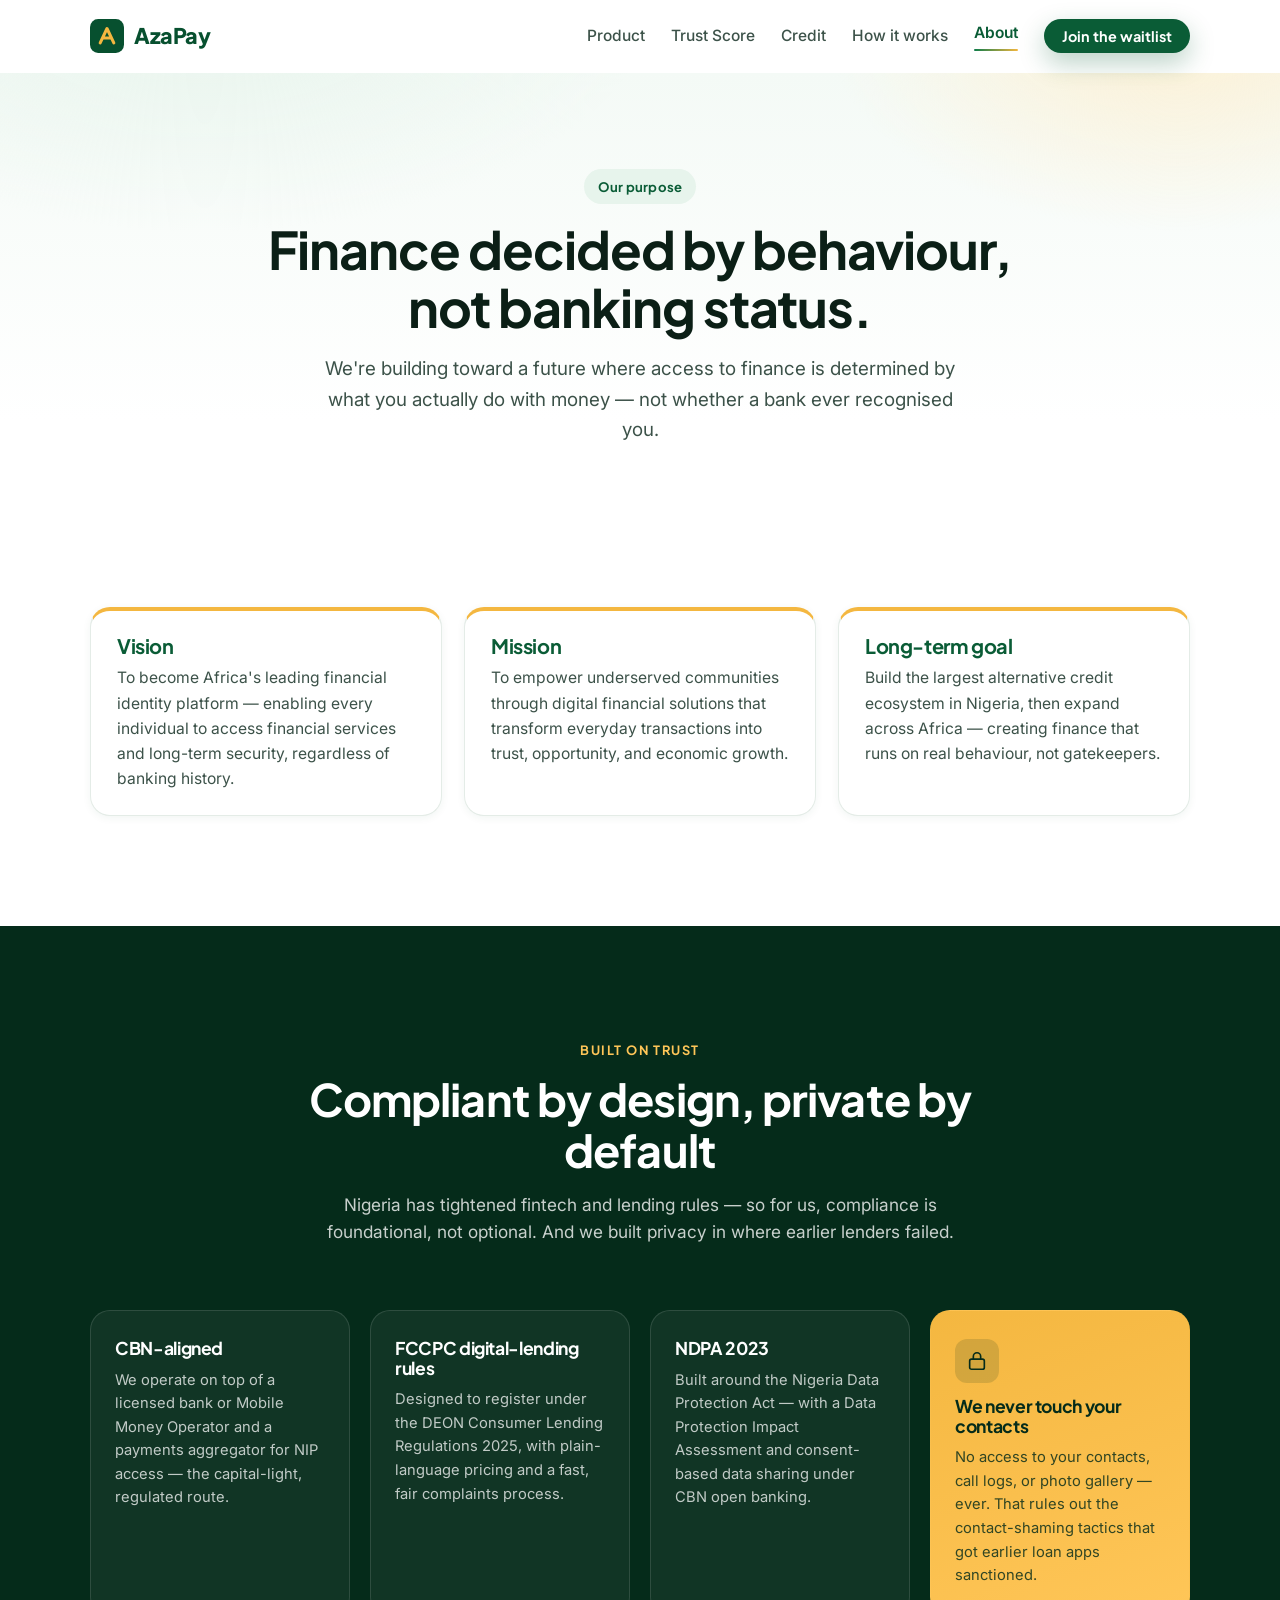
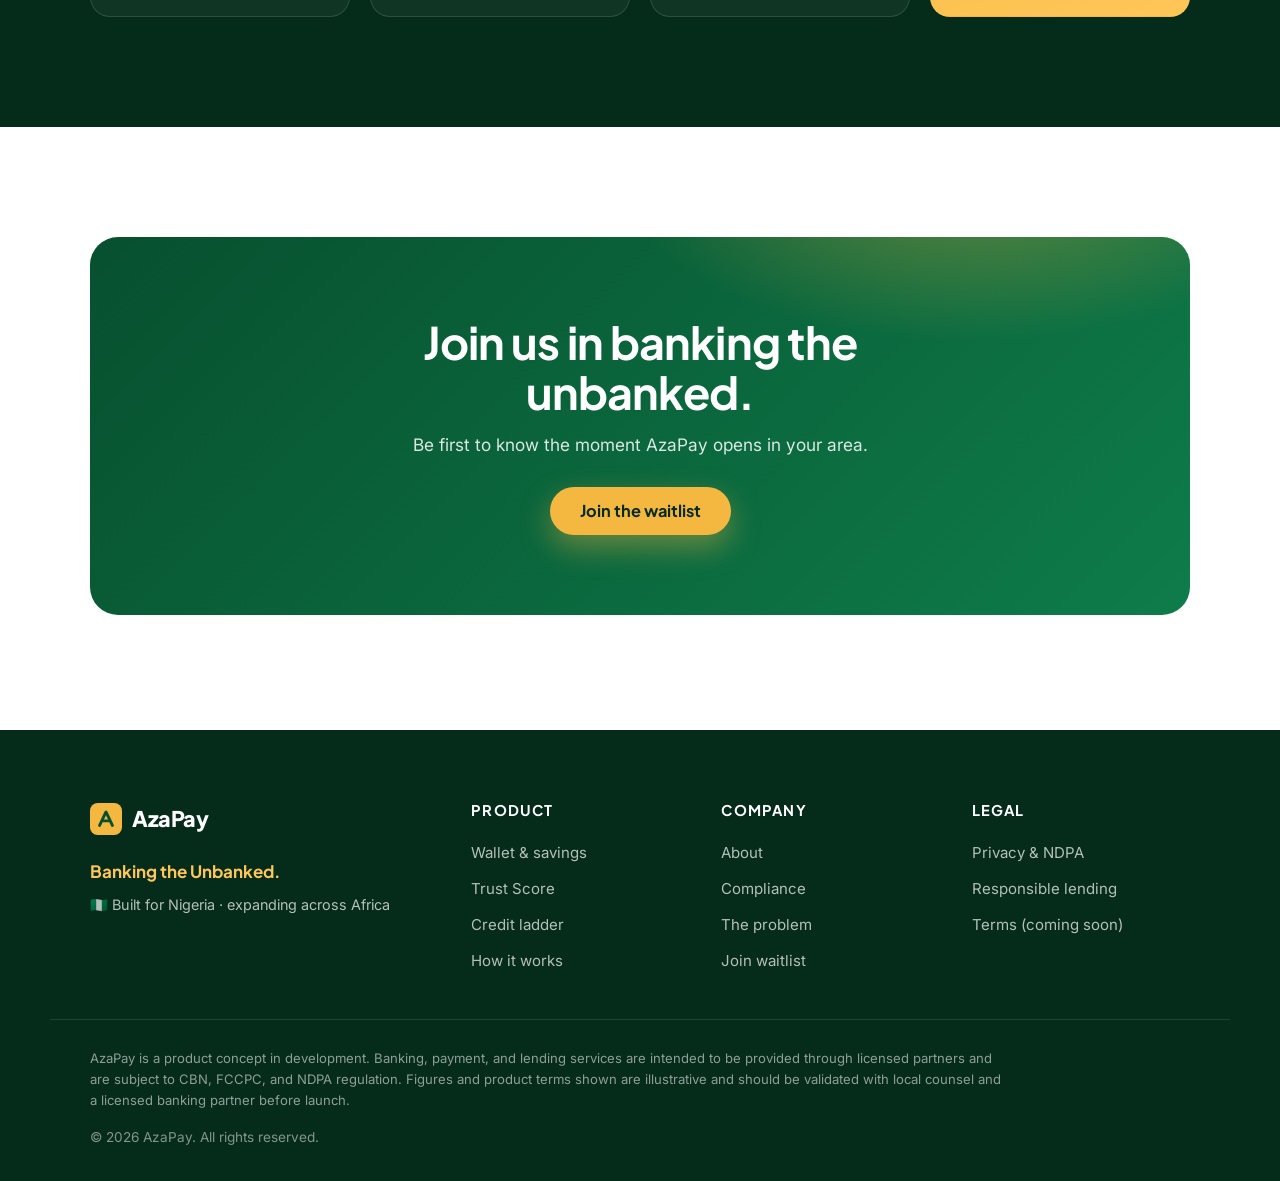
==== about.html @ 64e0dc33 "Convert single-page site into a multi-page site Each menu item is now its own page (Product, Trust S" ====
<!DOCTYPE html>
<html lang="en">
<head>
  <meta charset="UTF-8" />
  <meta name="viewport" content="width=device-width, initial-scale=1.0" />
  <meta name="theme-color" content="#07502F" />
  <title>About — Vision, Mission &amp; Compliance | AzaPay</title>
  <meta name="description" content="AzaPay's vision, mission, and long-term goal — plus how we stay compliant and private by design under CBN, FCCPC (DEON 2025), and the Nigeria Data Protection Act 2023." />
  <meta name="author" content="AzaPay" />

  <link rel="canonical" href="https://azapay-website.vercel.app/about.html" />

  <meta property="og:type" content="website" />
  <meta property="og:url" content="https://azapay-website.vercel.app/about.html" />
  <meta property="og:title" content="About AzaPay — finance decided by behaviour" />
  <meta property="og:description" content="Our vision and mission, and how we stay compliant and private by design." />
  <meta property="og:site_name" content="AzaPay" />
  <meta property="og:locale" content="en_NG" />
  <meta property="og:image" content="https://azapay-website.vercel.app/assets/og-cover.png" />
  <meta property="og:image:width" content="1200" />
  <meta property="og:image:height" content="630" />
  <meta property="og:image:alt" content="AzaPay — Banking the Unbanked" />

  <meta name="twitter:card" content="summary_large_image" />
  <meta name="twitter:title" content="About AzaPay — finance decided by behaviour" />
  <meta name="twitter:description" content="Our vision and mission, and how we stay compliant and private by design." />
  <meta name="twitter:image" content="https://azapay-website.vercel.app/assets/og-cover.png" />
  <meta name="twitter:image:alt" content="AzaPay — Banking the Unbanked" />

  <link rel="icon" href="data:image/svg+xml,%3Csvg xmlns='http://www.w3.org/2000/svg' viewBox='0 0 100 100'%3E%3Crect width='100' height='100' rx='24' fill='%2307502F'/%3E%3Cpath d='M30 70 L50 28 L70 70 M38 56 L62 56' stroke='%23F4B740' stroke-width='9' stroke-linecap='round' stroke-linejoin='round' fill='none'/%3E%3C/svg%3E" />

  <link rel="preconnect" href="https://fonts.googleapis.com" />
  <link rel="preconnect" href="https://fonts.gstatic.com" crossorigin />
  <link href="https://fonts.googleapis.com/css2?family=Inter:wght@400;500;600&family=Plus+Jakarta+Sans:wght@500;600;700;800&display=swap" rel="stylesheet" />
  <link rel="stylesheet" href="styles.css" />
</head>
<body>
  <a class="skip-link" href="#main">Skip to content</a>

  <header class="nav" id="nav">
    <div class="container nav__inner">
      <a href="index.html" class="brand" aria-label="AzaPay home">
        <span class="brand__mark" aria-hidden="true">
          <svg viewBox="0 0 100 100" width="34" height="34">
            <rect width="100" height="100" rx="24" fill="#07502F"/>
            <path d="M30 70 L50 28 L70 70 M38 56 L62 56" stroke="#F4B740" stroke-width="9" stroke-linecap="round" stroke-linejoin="round" fill="none"/>
          </svg>
        </span>
        <span class="brand__name">AzaPay</span>
      </a>
      <nav class="nav__links" id="navLinks" aria-label="Primary">
        <a href="product.html">Product</a>
        <a href="trust-score.html">Trust Score</a>
        <a href="credit.html">Credit</a>
        <a href="how-it-works.html">How it works</a>
        <a href="about.html" aria-current="page">About</a>
        <a href="waitlist.html" class="btn btn--primary btn--sm nav__cta">Join the waitlist</a>
      </nav>
      <button class="nav__toggle" id="navToggle" aria-expanded="false" aria-controls="navLinks" aria-label="Open menu">
        <span></span><span></span><span></span>
      </button>
    </div>
  </header>

  <main id="main" tabindex="-1">
    <section class="page-hero">
      <div class="container">
        <span class="eyebrow reveal">Our purpose</span>
        <h1 class="reveal">Finance decided by behaviour, not banking status.</h1>
        <p class="page-hero__sub reveal">
          We're building toward a future where access to finance is determined by what you
          actually do with money — not whether a bank ever recognised you.
        </p>
      </div>
    </section>

    <section class="section section--top">
      <div class="container">
        <div class="value__grid">
          <article class="acard reveal">
            <h2>Vision</h2>
            <p>To become Africa's leading financial identity platform — enabling every individual to access financial services and long-term security, regardless of banking history.</p>
          </article>
          <article class="acard reveal">
            <h2>Mission</h2>
            <p>To empower underserved communities through digital financial solutions that transform everyday transactions into trust, opportunity, and economic growth.</p>
          </article>
          <article class="acard reveal">
            <h2>Long-term goal</h2>
            <p>Build the largest alternative credit ecosystem in Nigeria, then expand across Africa — creating finance that runs on real behaviour, not gatekeepers.</p>
          </article>
        </div>
      </div>
    </section>

    <!-- ============ COMPLIANCE ============ -->
    <section class="section compliance" id="compliance">
      <div class="container">
        <div class="section__head reveal">
          <span class="kicker">Built on trust</span>
          <h2>Compliant by design, private by default</h2>
          <p class="section__sub">
            Nigeria has tightened fintech and lending rules — so for us, compliance is
            foundational, not optional. And we built privacy in where earlier lenders failed.
          </p>
        </div>

        <div class="compliance__grid">
          <article class="ccard reveal">
            <h3>CBN-aligned</h3>
            <p>We operate on top of a licensed bank or Mobile Money Operator and a payments aggregator for NIP access — the capital-light, regulated route.</p>
          </article>
          <article class="ccard reveal">
            <h3>FCCPC digital-lending rules</h3>
            <p>Designed to register under the DEON Consumer Lending Regulations 2025, with plain-language pricing and a fast, fair complaints process.</p>
          </article>
          <article class="ccard reveal">
            <h3>NDPA 2023</h3>
            <p>Built around the Nigeria Data Protection Act — with a Data Protection Impact Assessment and consent-based data sharing under CBN open banking.</p>
          </article>
          <article class="ccard reveal ccard--privacy">
            <span class="ccard__lock" aria-hidden="true">
              <svg aria-hidden="true" focusable="false" viewBox="0 0 24 24" width="22" height="22" fill="none" stroke="currentColor" stroke-width="1.8" stroke-linecap="round" stroke-linejoin="round"><rect x="4" y="10" width="16" height="11" rx="2"/><path d="M8 10V7a4 4 0 0 1 8 0v3"/></svg>
            </span>
            <h3>We never touch your contacts</h3>
            <p>No access to your contacts, call logs, or photo gallery — ever. That rules out the contact-shaming tactics that got earlier loan apps sanctioned.</p>
          </article>
        </div>
      </div>
    </section>

    <section class="section cta">
      <div class="container">
        <div class="cta__card reveal">
          <div class="cta__bg" aria-hidden="true"></div>
          <div class="cta__content">
            <h2>Join us in banking the unbanked.</h2>
            <p>Be first to know the moment AzaPay opens in your area.</p>
            <a href="waitlist.html" class="btn btn--gold btn--lg">Join the waitlist</a>
          </div>
        </div>
      </div>
    </section>
  </main>

  <footer class="footer">
    <div class="container footer__inner">
      <div class="footer__brand">
        <a href="index.html" class="brand brand--light" aria-label="AzaPay home">
          <span class="brand__mark" aria-hidden="true">
            <svg viewBox="0 0 100 100" width="32" height="32">
              <rect width="100" height="100" rx="24" fill="#F4B740"/>
              <path d="M30 70 L50 28 L70 70 M38 56 L62 56" stroke="#07502F" stroke-width="9" stroke-linecap="round" stroke-linejoin="round" fill="none"/>
            </svg>
          </span>
          <span class="brand__name">AzaPay</span>
        </a>
        <p class="footer__tag">Banking the Unbanked.</p>
        <p class="footer__loc"><span aria-hidden="true">🇳🇬</span> Built for Nigeria · expanding across Africa</p>
      </div>

      <nav class="footer__col" aria-label="Product">
        <h2>Product</h2>
        <a href="product.html">Wallet &amp; savings</a>
        <a href="trust-score.html">Trust Score</a>
        <a href="credit.html">Credit ladder</a>
        <a href="how-it-works.html">How it works</a>
      </nav>

      <nav class="footer__col" aria-label="Company">
        <h2>Company</h2>
        <a href="about.html">About</a>
        <a href="about.html#compliance">Compliance</a>
        <a href="index.html#problem">The problem</a>
        <a href="waitlist.html">Join waitlist</a>
      </nav>

      <nav class="footer__col" aria-label="Legal">
        <h2>Legal</h2>
        <a href="about.html#compliance">Privacy &amp; NDPA</a>
        <a href="credit.html#principles">Responsible lending</a>
        <a href="waitlist.html">Terms (coming soon)</a>
      </nav>
    </div>

    <div class="container footer__bottom">
      <p class="footer__disclaimer">
        AzaPay is a product concept in development. Banking, payment, and lending services
        are intended to be provided through licensed partners and are subject to CBN, FCCPC,
        and NDPA regulation. Figures and product terms shown are illustrative and should be
        validated with local counsel and a licensed banking partner before launch.
      </p>
      <p class="footer__copy">© <span id="year">2026</span> AzaPay. All rights reserved.</p>
    </div>
  </footer>

  <button class="to-top" id="toTop" aria-label="Back to top" hidden>↑</button>
  <script src="script.js" defer></script>
</body>
</html>
---- styles.css ----
/* =========================================================
   AzaPay — styles.css
   Brand: emerald + gold · trustworthy fintech for Nigeria
   ========================================================= */

:root {
  /* Brand */
  --green-900: #052b1a;
  --green-800: #07502f;
  --green-700: #0a5c36;
  --green-600: #0e7c4a;
  --green-500: #16a35e;
  --green-300: #6fd29b;
  --green-100: #e7f4ec;
  --green-050: #f4faf6;

  --gold-500: #f4b740;
  --gold-400: #ffc658;
  --gold-100: #fdf0d3;

  --red-500: #c0392b;

  /* Neutral */
  --ink: #0b1f16;
  --ink-soft: #3c5249;
  --ink-mute: #566b61;
  --line: #e4ece7;
  --white: #ffffff;
  --paper: #f6faf7;

  /* System */
  --radius-sm: 12px;
  --radius: 20px;
  --radius-lg: 28px;
  --shadow-sm: 0 2px 8px rgba(7, 80, 47, .06);
  --shadow: 0 18px 50px rgba(7, 60, 38, .10);
  --shadow-lg: 0 30px 80px rgba(6, 50, 31, .18);
  --container: 1180px;
  --nav-h: 72px;
  --pad: clamp(20px, 5vw, 40px);

  --font-head: "Plus Jakarta Sans", system-ui, -apple-system, "Segoe UI", sans-serif;
  --font-body: "Inter", system-ui, -apple-system, "Segoe UI", sans-serif;

  --ease: cubic-bezier(.16, .84, .44, 1);
}

/* ---------- Reset ---------- */
*, *::before, *::after { box-sizing: border-box; margin: 0; padding: 0; }
html { scroll-behavior: smooth; -webkit-text-size-adjust: 100%; scroll-padding-top: var(--nav-h); }
#main:focus { outline: none; }
body {
  font-family: var(--font-body);
  color: var(--ink);
  background: var(--white);
  line-height: 1.6;
  font-size: 17px;
  -webkit-font-smoothing: antialiased;
  text-rendering: optimizeLegibility;
  overflow-x: hidden;
}
img, svg { display: block; max-width: 100%; }
a { color: inherit; text-decoration: none; }
ul, ol { list-style: none; }
button { font-family: inherit; cursor: pointer; border: none; background: none; }
input { font-family: inherit; }

h1, h2, h3, h4 { font-family: var(--font-head); line-height: 1.12; letter-spacing: -.02em; font-weight: 700; }
h1 { font-size: clamp(2.3rem, 5.5vw, 4rem); }
h2 { font-size: clamp(1.8rem, 3.6vw, 2.8rem); }
h3 { font-size: 1.25rem; }

.container { width: 100%; max-width: var(--container); margin-inline: auto; padding-inline: var(--pad); }

.grad-text {
  background: linear-gradient(100deg, var(--green-600), #d99a1f);
  -webkit-background-clip: text;
  background-clip: text;
  color: transparent;
}

.sr-only {
  position: absolute; width: 1px; height: 1px; padding: 0; margin: -1px;
  overflow: hidden; clip: rect(0 0 0 0); white-space: nowrap; border: 0;
}
.skip-link {
  position: absolute; left: 16px; top: -60px; z-index: 200;
  background: var(--green-800); color: #fff; padding: 10px 18px;
  border-radius: 0 0 12px 12px; transition: top .2s;
}
.skip-link:focus { top: 0; }

:focus-visible { outline: 3px solid var(--gold-500); outline-offset: 3px; border-radius: 6px; }

/* ---------- Buttons ---------- */
.btn {
  display: inline-flex; align-items: center; justify-content: center; gap: 8px;
  font-family: var(--font-head); font-weight: 700; font-size: .98rem;
  padding: 13px 24px; border-radius: 999px; transition: transform .2s var(--ease), box-shadow .2s, background .2s, color .2s;
  white-space: nowrap; line-height: 1;
}
.btn--sm { padding: 10px 18px; font-size: .9rem; }
.btn--lg { padding: 16px 30px; font-size: 1.02rem; }
.btn--primary { background: var(--green-700); color: #fff; box-shadow: 0 10px 26px rgba(10, 92, 54, .28); }
.btn--primary:hover { background: var(--green-600); transform: translateY(-2px); box-shadow: 0 16px 34px rgba(10, 92, 54, .34); }
.btn--gold { background: var(--gold-500); color: var(--green-900); box-shadow: 0 12px 30px rgba(244, 183, 64, .4); }
.btn--gold:hover { background: var(--gold-400); transform: translateY(-2px); }
.btn--ghost { background: transparent; color: var(--green-800); box-shadow: inset 0 0 0 2px var(--green-100); }
.btn--ghost:hover { box-shadow: inset 0 0 0 2px var(--green-300); transform: translateY(-2px); }

/* ---------- Nav ---------- */
.nav {
  position: sticky; top: 0; z-index: 100;
  background: rgba(255, 255, 255, .82);
  backdrop-filter: saturate(160%) blur(14px);
  -webkit-backdrop-filter: saturate(160%) blur(14px);
  border-bottom: 1px solid transparent;
  transition: border-color .3s, box-shadow .3s, background .3s;
}
.nav.is-scrolled { border-color: var(--line); box-shadow: var(--shadow-sm); }
.nav__inner { display: flex; align-items: center; justify-content: space-between; height: var(--nav-h); }

.brand { display: inline-flex; align-items: center; gap: 10px; }
.brand__mark { display: grid; place-items: center; }
.brand__name { font-family: var(--font-head); font-weight: 800; font-size: 1.35rem; letter-spacing: -.02em; color: var(--green-800); }
.brand--light .brand__name { color: #fff; }

.nav__links { display: flex; align-items: center; gap: 26px; }
.nav__links a:not(.btn) { font-weight: 500; font-size: .97rem; color: var(--ink-soft); transition: color .2s; padding-block: 10px; }
.nav__links a:not(.btn):hover { color: var(--green-700); }
.nav__cta { color: #fff; }
.nav__links a:not(.btn)[aria-current="page"] { color: var(--green-700); font-weight: 600; }
.nav__links a:not(.btn)[aria-current="page"]::after {
  content: ""; display: block; height: 2px; border-radius: 2px; margin-top: 3px;
  background: linear-gradient(90deg, var(--green-600), var(--gold-500));
}
.nav__links a.btn[aria-current="page"] { box-shadow: 0 10px 26px rgba(10, 92, 54, .28), inset 0 0 0 2px var(--gold-400); }

.nav__toggle { display: none; width: 44px; height: 44px; flex-direction: column; gap: 5px; align-items: center; justify-content: center; }
.nav__toggle span { width: 24px; height: 2.5px; background: var(--green-800); border-radius: 2px; transition: transform .3s, opacity .3s; }
.nav__toggle[aria-expanded="true"] span:nth-child(1) { transform: translateY(7.5px) rotate(45deg); }
.nav__toggle[aria-expanded="true"] span:nth-child(2) { opacity: 0; }
.nav__toggle[aria-expanded="true"] span:nth-child(3) { transform: translateY(-7.5px) rotate(-45deg); }

/* ---------- Hero ---------- */
.hero { position: relative; padding: clamp(48px, 8vw, 96px) 0 clamp(60px, 9vw, 110px); overflow: hidden; }
.hero__bg {
  position: absolute; inset: 0; z-index: -1;
  background:
    radial-gradient(900px 520px at 12% -8%, var(--green-100), transparent 60%),
    radial-gradient(700px 480px at 92% 8%, var(--gold-100), transparent 55%),
    linear-gradient(180deg, var(--green-050), #fff 70%);
}
.hero__inner { display: grid; grid-template-columns: 1.05fr .95fr; gap: clamp(32px, 5vw, 64px); align-items: center; }
.hero__copy { max-width: 600px; }

.eyebrow {
  display: inline-flex; align-items: center; gap: 6px;
  font-family: var(--font-head); font-weight: 700; font-size: .82rem; letter-spacing: .02em;
  color: var(--green-700); background: var(--green-100); padding: 7px 14px; border-radius: 999px; margin-bottom: 22px;
}
.hero h1 { margin-bottom: 20px; }
.hero__lead { font-size: clamp(1.05rem, 1.8vw, 1.22rem); color: var(--ink-soft); max-width: 540px; margin-bottom: 30px; }
.hero__actions { display: flex; flex-wrap: wrap; gap: 14px; margin-bottom: 30px; }
.hero__trust { display: flex; flex-wrap: wrap; gap: 10px 22px; font-size: .92rem; color: var(--ink-soft); font-weight: 500; }
.hero__trust li { display: inline-flex; align-items: center; gap: 8px; }
.dot { width: 8px; height: 8px; border-radius: 50%; background: var(--green-500); box-shadow: 0 0 0 4px var(--green-100); }

/* Phone mockup */
.hero__visual { position: relative; display: grid; place-items: center; }
.glow {
  position: absolute; width: 360px; height: 360px; border-radius: 50%;
  background: radial-gradient(circle, rgba(244,183,64,.5), transparent 65%);
  filter: blur(20px); z-index: 0;
}
.phone {
  position: relative; z-index: 1; width: clamp(260px, 30vw, 310px); aspect-ratio: 305 / 620;
  background: #08160f; border-radius: 42px; padding: 12px;
  box-shadow: var(--shadow-lg), inset 0 0 0 2px rgba(255,255,255,.06);
  animation: float 6s ease-in-out infinite;
}
@keyframes float { 0%,100% { transform: translateY(0); } 50% { transform: translateY(-14px); } }
.phone__notch { position: absolute; top: 16px; left: 50%; transform: translateX(-50%); width: 84px; height: 22px; background: #08160f; border-radius: 999px; z-index: 3; }
.phone__screen {
  width: 100%; height: 100%; background: linear-gradient(170deg, var(--green-050), #fff 40%);
  border-radius: 32px; padding: 14px 16px 16px; overflow: hidden; display: flex; flex-direction: column; gap: 12px;
}
.app-statusbar { display: flex; align-items: center; justify-content: space-between; font-family: var(--font-head); font-weight: 700; font-size: .6rem; color: var(--ink-soft); padding: 0 6px 4px; }
.app-statusbar__icons { letter-spacing: .04em; }

.app-top { display: flex; align-items: center; justify-content: space-between; }
.app-hi { font-size: .72rem; color: var(--ink-mute); }
.app-name { font-family: var(--font-head); font-weight: 700; font-size: 1rem; color: var(--ink); }
.app-avatar { width: 38px; height: 38px; border-radius: 50%; background: var(--green-700); color: #fff; display: grid; place-items: center; font-family: var(--font-head); font-weight: 700; }

.app-balance { background: linear-gradient(135deg, var(--green-700), var(--green-600)); color: #fff; border-radius: 18px; padding: 16px; box-shadow: 0 12px 24px rgba(10,92,54,.3); }
.app-balance__label { font-size: .72rem; opacity: .85; }
.app-balance__value { font-family: var(--font-head); font-weight: 800; font-size: 1.55rem; margin: 2px 0 8px; }
.app-balance__chip { font-size: .68rem; background: rgba(255,255,255,.18); padding: 4px 10px; border-radius: 999px; }

.app-score { display: flex; align-items: center; gap: 12px; background: #fff; border: 1px solid var(--line); border-radius: 16px; padding: 12px 14px; box-shadow: var(--shadow-sm); }
.app-score__gauge { position: relative; width: 72px; }
.mini-gauge { width: 72px; }
.app-score__num { position: absolute; bottom: 0; left: 50%; transform: translateX(-50%); font-family: var(--font-head); font-weight: 800; font-size: 1.05rem; color: var(--green-700); }
.app-score__label { font-size: .72rem; color: var(--ink-mute); }
.app-score__delta { font-family: var(--font-head); font-weight: 700; font-size: .82rem; color: var(--green-600); }

.app-actions { display: grid; grid-template-columns: repeat(4, 1fr); gap: 6px; }
.app-action { display: flex; flex-direction: column; align-items: center; gap: 4px; font-size: .62rem; color: var(--ink-soft); font-weight: 600; }
.app-action span { width: 36px; height: 36px; border-radius: 12px; background: var(--green-100); color: var(--green-700); display: grid; place-items: center; font-size: .95rem; }

.app-feed { display: flex; flex-direction: column; gap: 7px; margin-top: 2px; }
.app-row { display: flex; align-items: center; gap: 9px; background: #fff; border: 1px solid var(--line); border-radius: 12px; padding: 8px 10px; }
.app-row__icon { width: 28px; height: 28px; border-radius: 8px; background: var(--paper); display: grid; place-items: center; font-size: .8rem; color: var(--ink-soft); flex: none; }
.app-row__icon.green { background: var(--green-100); color: var(--green-600); }
.app-row__icon.gold { background: var(--gold-100); color: #b5851a; }
.app-row__txt { flex: 1; line-height: 1.2; }
.app-row__txt strong { font-size: .76rem; display: block; }
.app-row__txt span { font-size: .64rem; color: var(--ink-mute); }
.app-row__amt { font-family: var(--font-head); font-weight: 700; font-size: .78rem; }
.app-row__amt.green { color: var(--green-600); }

/* ---------- Page hero (inner pages) ---------- */
.page-hero { position: relative; text-align: center; padding: clamp(54px, 9vw, 96px) 0 clamp(28px, 5vw, 52px); overflow: hidden; }
.page-hero::before {
  content: ""; position: absolute; inset: 0; z-index: -1;
  background:
    radial-gradient(760px 420px at 16% -22%, var(--green-100), transparent 60%),
    radial-gradient(640px 380px at 92% -12%, var(--gold-100), transparent 55%),
    linear-gradient(180deg, var(--green-050), #fff 82%);
}
.page-hero .eyebrow { margin-bottom: 16px; }
.page-hero h1 { font-size: clamp(2rem, 4.6vw, 3.25rem); max-width: 760px; margin: 0 auto; }
.page-hero__sub { max-width: 640px; margin: 18px auto 0; color: var(--ink-soft); font-size: clamp(1.02rem, 1.6vw, 1.18rem); }
.section--top { padding-top: clamp(28px, 4vw, 48px); }

/* ---------- Home explore grid ---------- */
.explore__grid { display: grid; grid-template-columns: repeat(3, 1fr); gap: 20px; }
.ecard {
  display: flex; flex-direction: column; gap: 8px; background: #fff; border: 1px solid var(--line);
  border-radius: var(--radius); padding: 26px 24px; box-shadow: var(--shadow-sm);
  transition: transform .25s var(--ease), box-shadow .25s, border-color .25s;
}
.ecard:hover { transform: translateY(-5px); box-shadow: var(--shadow); border-color: var(--green-100); }
.ecard h3 { display: flex; align-items: center; justify-content: space-between; gap: 10px; }
.ecard .arrow { color: var(--green-600); font-weight: 700; transition: transform .2s var(--ease); }
.ecard:hover .arrow { transform: translateX(5px); }
.ecard p { color: var(--ink-soft); font-size: .96rem; }
.waitlist__trust { justify-content: center; margin-top: 30px; }

/* ---------- Stats bar ---------- */
.stats { background: var(--green-800); color: #fff; }
.stats__grid { display: grid; grid-template-columns: repeat(4, 1fr); gap: 24px; padding: 36px 0; }
.stat { text-align: center; }
.stat__num { font-family: var(--font-head); font-weight: 800; font-size: clamp(1.7rem, 3vw, 2.3rem); color: var(--gold-400); letter-spacing: -.02em; }
.stat__label { font-size: .9rem; color: rgba(255,255,255,.82); margin-top: 4px; }

/* ---------- Section scaffolding ---------- */
.section { padding: clamp(64px, 9vw, 110px) 0; }
.section__head { max-width: 680px; margin: 0 auto clamp(40px, 6vw, 64px); text-align: center; }
.kicker {
  display: inline-block; font-family: var(--font-head); font-weight: 700; font-size: .8rem;
  letter-spacing: .12em; text-transform: uppercase; color: var(--green-600); margin-bottom: 14px;
}
.section__head h2 { margin-bottom: 16px; }
.section__sub { color: var(--ink-soft); font-size: 1.08rem; }

/* ---------- Problem ---------- */
.problem { background: var(--paper); }
.problem__grid { display: grid; grid-template-columns: repeat(3, 1fr); gap: 22px; }
.pcard { background: #fff; border: 1px solid var(--line); border-radius: var(--radius); padding: 30px 26px; box-shadow: var(--shadow-sm); transition: transform .25s var(--ease), box-shadow .25s; }
.pcard:hover { transform: translateY(-4px); box-shadow: var(--shadow); }
.pcard__icon { font-size: 1.8rem; display: block; margin-bottom: 14px; }
.pcard h3 { margin-bottom: 8px; }
.pcard p { color: var(--ink-soft); font-size: .97rem; }

/* ---------- Features ---------- */
.features__grid { display: grid; grid-template-columns: repeat(3, 1fr); gap: 22px; }
.fcard { position: relative; background: #fff; border: 1px solid var(--line); border-radius: var(--radius); padding: 30px 28px; transition: transform .25s var(--ease), box-shadow .25s, border-color .25s; }
.fcard:hover { transform: translateY(-5px); box-shadow: var(--shadow); border-color: var(--green-100); }
.fcard__icon { width: 54px; height: 54px; border-radius: 16px; background: var(--green-100); color: var(--green-700); display: grid; place-items: center; margin-bottom: 18px; }
.fcard h3 { margin-bottom: 10px; }
.fcard p { color: var(--ink-soft); font-size: .98rem; }
.fcard--feature { background: linear-gradient(160deg, var(--green-800), var(--green-700)); color: #fff; border-color: transparent; }
.fcard--feature .fcard__icon { background: rgba(255,255,255,.14); color: var(--gold-400); }
.fcard--feature p { color: rgba(255,255,255,.82); }
.fcard__badge { position: absolute; top: 18px; right: 18px; font-family: var(--font-head); font-weight: 700; font-size: .68rem; letter-spacing: .04em; text-transform: uppercase; color: var(--green-900); background: var(--gold-500); padding: 5px 10px; border-radius: 999px; }

/* ---------- Trust Score ---------- */
.trust { background: var(--paper); }
.trust__layout { display: grid; grid-template-columns: .85fr 1.15fr; gap: clamp(32px, 5vw, 60px); align-items: center; }
.trust__gauge { position: relative; background: #fff; border: 1px solid var(--line); border-radius: var(--radius-lg); padding: 40px 30px 34px; box-shadow: var(--shadow); text-align: center; }
.gauge { width: 100%; max-width: 320px; margin: 0 auto; }
.gauge__center { margin-top: -56px; }
.gauge__num { font-family: var(--font-head); font-weight: 800; font-size: 3.4rem; color: var(--green-700); letter-spacing: -.03em; }
.gauge__rating { font-family: var(--font-head); font-weight: 700; color: var(--green-600); }
.gauge__scale { font-size: .85rem; color: var(--ink-mute); margin-top: 6px; }

.trust__signals-title { margin-bottom: 20px; }
.weights { display: flex; flex-direction: column; gap: 16px; }
.weight__top { display: flex; justify-content: space-between; align-items: baseline; font-weight: 600; margin-bottom: 6px; font-size: .98rem; }
.weight__top b { font-family: var(--font-head); color: var(--green-700); }
.bar { height: 9px; background: var(--green-100); border-radius: 999px; overflow: hidden; }
.bar i {
  display: block; height: 100%; width: 0;
  background: linear-gradient(90deg, var(--green-600), var(--gold-500));
  border-radius: 999px; transition: width 1.1s var(--ease);
}
.bar.is-on i { width: var(--w); }
.weight small { display: block; color: var(--ink-mute); font-size: .82rem; margin-top: 5px; }

.trust__moves { display: grid; grid-template-columns: repeat(4, 1fr); gap: 20px; margin-top: clamp(40px, 5vw, 60px); }
.move { background: #fff; border: 1px solid var(--line); border-radius: var(--radius); padding: 24px 22px; box-shadow: var(--shadow-sm); }
.move__icon { display: inline-grid; place-items: center; width: 40px; height: 40px; border-radius: 12px; font-size: 1rem; margin-bottom: 12px; }
.move__icon.up { background: var(--green-100); color: var(--green-600); }
.move__icon.down { background: #fbe9e7; color: var(--red-500); }
.move__icon.time { background: var(--gold-100); color: #b5851a; }
.move__icon.eye { background: #e8eef9; color: #3258a8; }
.move h3 { font-size: 1.05rem; margin-bottom: 7px; }
.move p { color: var(--ink-soft); font-size: .9rem; }
.trust__note { max-width: 740px; margin: 36px auto 0; text-align: center; color: var(--ink-mute); font-size: .95rem; font-style: italic; }

/* ---------- Loans ---------- */
.loans__grid { display: grid; grid-template-columns: repeat(auto-fit, minmax(220px, 1fr)); gap: 20px; }
.lcard { position: relative; background: #fff; border: 1px solid var(--line); border-radius: var(--radius); padding: 26px 24px; box-shadow: var(--shadow-sm); transition: transform .25s var(--ease), box-shadow .25s; display: flex; flex-direction: column; }
.lcard:hover { transform: translateY(-5px); box-shadow: var(--shadow); }
.lcard--featured { border-color: var(--green-600); box-shadow: 0 20px 50px rgba(14,124,74,.18); }
.lcard__ribbon { position: absolute; top: -12px; left: 24px; background: var(--green-700); color: #fff; font-family: var(--font-head); font-weight: 700; font-size: .72rem; padding: 5px 12px; border-radius: 999px; }
.lcard__head { display: flex; align-items: center; justify-content: space-between; gap: 8px; margin-bottom: 12px; }
.lcard__head h3 { font-size: 1.12rem; }
.lcard__tag { font-size: .68rem; font-weight: 600; color: var(--green-700); background: var(--green-100); padding: 4px 9px; border-radius: 999px; white-space: nowrap; }
.lcard__amt { font-family: var(--font-head); font-weight: 800; font-size: 1.18rem; color: var(--green-700); margin-bottom: 16px; }
.lcard__meta { display: flex; flex-direction: column; gap: 9px; padding-bottom: 16px; margin-bottom: 14px; border-bottom: 1px dashed var(--line); }
.lcard__meta li { display: flex; justify-content: space-between; gap: 10px; font-size: .86rem; }
.lcard__meta span { color: var(--ink-mute); }
.lcard__meta b { font-family: var(--font-head); text-align: right; }
.lcard__for { color: var(--ink-soft); font-size: .88rem; margin-top: auto; }

/* Desktop: deliberate 3-on-top / 2-on-bottom layout for the 5 cards, featured leading */
@media (min-width: 961px) {
  .loans__grid { grid-template-columns: repeat(6, 1fr); }
  .lcard { grid-column: span 2; }
  .lcard--featured { order: -1; transform: scale(1.03); }
  .lcard--featured:hover { transform: scale(1.03) translateY(-5px); }
  /* Centre the 2-card bottom row under the 3-card top row */
  .loans__grid .lcard:nth-last-child(2) { grid-column: 2 / span 2; }
}

.principles { margin-top: clamp(48px, 6vw, 72px); }
.principles__title { text-align: center; margin-bottom: 30px; }
.principles__grid { display: grid; grid-template-columns: repeat(4, 1fr); gap: 18px; }
.principle { background: var(--green-050); border: 1px solid var(--green-100); border-radius: var(--radius-sm); padding: 22px 20px; }
.principle b { font-family: var(--font-head); display: block; margin-bottom: 6px; color: var(--green-800); }
.principle p { color: var(--ink-soft); font-size: .9rem; }

/* ---------- How it works ---------- */
.how { background: var(--paper); }
.how__steps { display: grid; grid-template-columns: 1.1fr .9fr; gap: clamp(32px, 5vw, 56px); align-items: start; }
.steps { display: flex; flex-direction: column; gap: 8px; position: relative; }
.steps::before { content: ""; position: absolute; left: 21px; top: 24px; bottom: 24px; width: 2px; background: var(--green-100); }
.step { display: flex; gap: 18px; align-items: flex-start; padding: 12px 0; position: relative; }
.step__n { flex: none; width: 44px; height: 44px; border-radius: 50%; background: var(--green-700); color: #fff; font-family: var(--font-head); font-weight: 800; display: grid; place-items: center; z-index: 1; box-shadow: 0 0 0 5px var(--paper); }
.step h3 { font-size: 1.08rem; margin-bottom: 3px; }
.step p { color: var(--ink-soft); font-size: .94rem; }

.tiers { background: #fff; border: 1px solid var(--line); border-radius: var(--radius-lg); padding: 30px 28px; box-shadow: var(--shadow); }
.tiers__title, .steps__title { margin-bottom: 20px; font-size: 1.2rem; }
.tier { display: flex; gap: 16px; align-items: center; padding: 16px 0; border-bottom: 1px solid var(--line); }
.tier:last-child { border-bottom: none; padding-bottom: 0; }
.tier:first-of-type { padding-top: 0; }
.tier__badge { flex: none; font-family: var(--font-head); font-weight: 700; font-size: .82rem; color: #fff; background: var(--green-500); padding: 8px 12px; border-radius: 10px; min-width: 64px; text-align: center; }
.tier__badge--2 { background: var(--green-600); }
.tier__badge--3 { background: var(--green-800); }
.tier b { font-family: var(--font-head); }
.tier p { color: var(--ink-soft); font-size: .9rem; }

.inclusion { display: flex; gap: 16px; align-items: center; background: var(--green-100); border-radius: var(--radius); padding: 22px 26px; margin-top: clamp(36px, 5vw, 52px); }
.inclusion__icon { font-size: 1.7rem; flex: none; }
.inclusion p { color: var(--green-900); font-size: .98rem; }

.rails { text-align: center; margin-top: clamp(40px, 5vw, 56px); }
.rails__label { font-family: var(--font-head); font-weight: 700; color: var(--ink-soft); margin-bottom: 18px; }
.rails__row { display: flex; flex-wrap: wrap; justify-content: center; gap: 12px; }
.rail { font-family: var(--font-head); font-weight: 600; font-size: .92rem; color: var(--green-800); background: #fff; border: 1px solid var(--line); padding: 12px 20px; border-radius: 999px; box-shadow: var(--shadow-sm); }
.rails__sub { max-width: 620px; margin: 22px auto 0; color: var(--ink-mute); font-size: .92rem; }

/* ---------- Value ---------- */
.value__grid { display: grid; grid-template-columns: repeat(3, 1fr); gap: 22px; }
.vcard { padding: 32px 28px; border-radius: var(--radius); background: linear-gradient(170deg, var(--green-050), #fff); border: 1px solid var(--green-100); }
.vcard__n { font-family: var(--font-head); font-weight: 800; font-size: 2.2rem; color: var(--gold-500); display: block; margin-bottom: 10px; letter-spacing: -.02em; }
.vcard h3 { margin-bottom: 8px; }
.vcard p { color: var(--ink-soft); }

/* ---------- Compliance ---------- */
.compliance { background: var(--green-900); color: #fff; }
.compliance .kicker { color: var(--gold-400); }
.compliance .section__sub { color: rgba(255,255,255,.78); }
.compliance__grid { display: grid; grid-template-columns: repeat(4, 1fr); gap: 20px; }
.ccard { background: rgba(255,255,255,.05); border: 1px solid rgba(255,255,255,.12); border-radius: var(--radius); padding: 28px 24px; }
.ccard h3 { font-size: 1.1rem; margin-bottom: 10px; color: #fff; }
.ccard p { color: rgba(255,255,255,.74); font-size: .92rem; }
.ccard--privacy { background: linear-gradient(160deg, var(--gold-500), var(--gold-400)); border-color: transparent; }
.ccard--privacy h3, .ccard--privacy p { color: var(--green-900); }
.ccard--privacy p { color: rgba(5,43,26,.82); }
.ccard__lock { display: inline-grid; place-items: center; width: 44px; height: 44px; border-radius: 12px; background: rgba(5,43,26,.14); color: var(--green-900); margin-bottom: 14px; }

/* ---------- About ---------- */
.acard { background: #fff; border: 1px solid var(--line); border-radius: var(--radius); padding: 24px 26px; box-shadow: var(--shadow-sm); }
.value__grid .acard { border-top: 4px solid var(--gold-500); }
.acard h2, .acard h3 { font-size: 1.25rem; color: var(--green-700); margin-bottom: 8px; }
.acard p { color: var(--ink-soft); font-size: .98rem; }

/* ---------- CTA ---------- */
.cta { padding-bottom: clamp(70px, 9vw, 120px); }
.cta__card { position: relative; border-radius: var(--radius-lg); overflow: hidden; padding: clamp(44px, 7vw, 80px) var(--pad); text-align: center; color: #fff; }
.cta__bg { position: absolute; inset: 0; z-index: 0; background: linear-gradient(135deg, var(--green-800), var(--green-600)); }
.cta__bg::after { content: ""; position: absolute; inset: 0; background: radial-gradient(600px 300px at 80% -20%, rgba(244,183,64,.4), transparent 60%); }
.cta__content { position: relative; z-index: 1; max-width: 620px; margin: 0 auto; }
.cta__content h2 { margin-bottom: 14px; }
.cta__content > p { color: rgba(255,255,255,.85); font-size: 1.08rem; margin-bottom: 28px; }
.cta__form { display: flex; gap: 12px; max-width: 480px; margin: 0 auto; }
.field { flex: 1; }
.cta__form input {
  width: 100%; height: 56px; border-radius: 999px; border: none; padding: 0 22px;
  font-size: 1rem; color: var(--ink); background: #fff; box-shadow: var(--shadow-sm);
}
.cta__form input::placeholder { color: var(--ink-mute); }
.cta__form input[aria-invalid="true"] { border: 2px solid var(--red-500); box-shadow: 0 0 0 3px rgba(192,57,43,.35); }
.cta__formnote { min-height: 22px; margin-top: 14px; font-weight: 600; font-size: .95rem; }
/* Solid dark chip guarantees AA contrast regardless of gradient position behind it */
.cta__formnote.ok,
.cta__formnote.err { display: inline-block; padding: 6px 14px; border-radius: 999px; background: rgba(5,43,26,.92); }
.cta__formnote.ok { color: var(--gold-400); }
.cta__formnote.err { color: #ffd2cb; }
.cta__micro { color: rgba(255,255,255,.7); font-size: .85rem; margin-top: 6px; }

/* ---------- Footer ---------- */
.footer { background: var(--green-900); color: rgba(255,255,255,.7); padding: clamp(50px, 6vw, 72px) 0 32px; }
.footer__inner { display: grid; grid-template-columns: 1.6fr 1fr 1fr 1fr; gap: 32px; padding-bottom: 40px; border-bottom: 1px solid rgba(255,255,255,.1); }
.footer__tag { font-family: var(--font-head); font-weight: 700; color: var(--gold-400); margin: 14px 0 8px; }
.footer__loc { font-size: .9rem; }
.footer__col h2 { font-family: var(--font-head); font-size: .92rem; color: #fff; text-transform: uppercase; letter-spacing: .08em; margin-bottom: 16px; }
.footer__col a { display: block; padding: 6px 0; font-size: .94rem; transition: color .2s; }
.footer__col a:hover { color: var(--gold-400); }
.footer__bottom { padding-top: 28px; display: flex; flex-direction: column; gap: 16px; }
.footer__disclaimer { font-size: .82rem; line-height: 1.6; color: rgba(255,255,255,.55); max-width: 920px; }
.footer__copy { font-size: .85rem; color: rgba(255,255,255,.5); }

/* ---------- Back to top ---------- */
.to-top {
  position: fixed; right: 22px; bottom: 22px; z-index: 90;
  width: 50px; height: 50px; border-radius: 50%; background: var(--green-700); color: #fff;
  font-size: 1.2rem; box-shadow: var(--shadow); opacity: 0; transform: translateY(12px);
  transition: opacity .3s, transform .3s, background .2s;
}
.to-top.is-on { opacity: 1; transform: translateY(0); }
.to-top:hover { background: var(--green-600); }
.to-top[hidden] { display: none; }

/* ---------- Reveal animation ---------- */
.reveal { opacity: 0; transform: translateY(22px); transition: opacity .7s var(--ease), transform .7s var(--ease); }
.reveal.is-visible { opacity: 1; transform: none; }

/* ---------- Responsive ---------- */
@media (max-width: 960px) {
  .hero__inner { grid-template-columns: 1fr; text-align: center; }
  .hero__copy { max-width: 640px; margin: 0 auto; }
  .hero__actions, .hero__trust { justify-content: center; }
  .hero__lead { margin-inline: auto; }
  .hero__visual { margin-top: 20px; }
  .trust__layout, .how__steps { grid-template-columns: 1fr; }
  .trust__moves, .compliance__grid, .principles__grid { grid-template-columns: repeat(2, 1fr); }
  .features__grid, .problem__grid, .value__grid, .explore__grid { grid-template-columns: repeat(2, 1fr); }
}

@media (max-width: 760px) {
  .nav__links {
    position: fixed; inset: var(--nav-h) 0 auto; flex-direction: column; align-items: stretch;
    background: #fff; padding: 18px var(--pad) 28px; gap: 4px; border-bottom: 1px solid var(--line);
    box-shadow: var(--shadow); transform: translateY(-130%);
    transition: transform .35s var(--ease), visibility .35s;
    max-height: calc(100vh - var(--nav-h)); overflow-y: auto;
    visibility: hidden; /* removes off-screen links from tab order + a11y tree when closed */
  }
  .nav__links.is-open { transform: translateY(0); visibility: visible; }
  /* In the stacked drawer, current-page state shows via colour/weight — drop the full-width underline */
  .nav__links a:not(.btn)[aria-current="page"]::after { display: none; }
  .nav__links a:not(.btn) { padding: 14px 4px; border-bottom: 1px solid var(--line); }
  .nav__cta { margin-top: 12px; text-align: center; }
  .nav__toggle { display: flex; }
  .stats__grid { grid-template-columns: repeat(2, 1fr); gap: 28px 16px; }
}

@media (max-width: 560px) {
  body { font-size: 16px; }
  .features__grid, .problem__grid, .value__grid, .trust__moves, .compliance__grid, .principles__grid, .explore__grid { grid-template-columns: 1fr; }
  .cta__form { flex-direction: column; }
  .cta__form input { text-align: center; }
  .footer__inner { grid-template-columns: 1fr 1fr; gap: 28px 20px; }
  .footer__brand { grid-column: 1 / -1; }
  .footer__col a { min-height: 44px; display: flex; align-items: center; }
  .hero__trust { flex-direction: column; align-items: center; gap: 10px; }
}

/* ---------- Reduced motion ---------- */
@media (prefers-reduced-motion: reduce) {
  html { scroll-behavior: auto; }
  *, *::before, *::after { animation-duration: .001ms !important; animation-iteration-count: 1 !important; transition-duration: .001ms !important; }
  .reveal { opacity: 1; transform: none; }
  .phone { animation: none; }
}
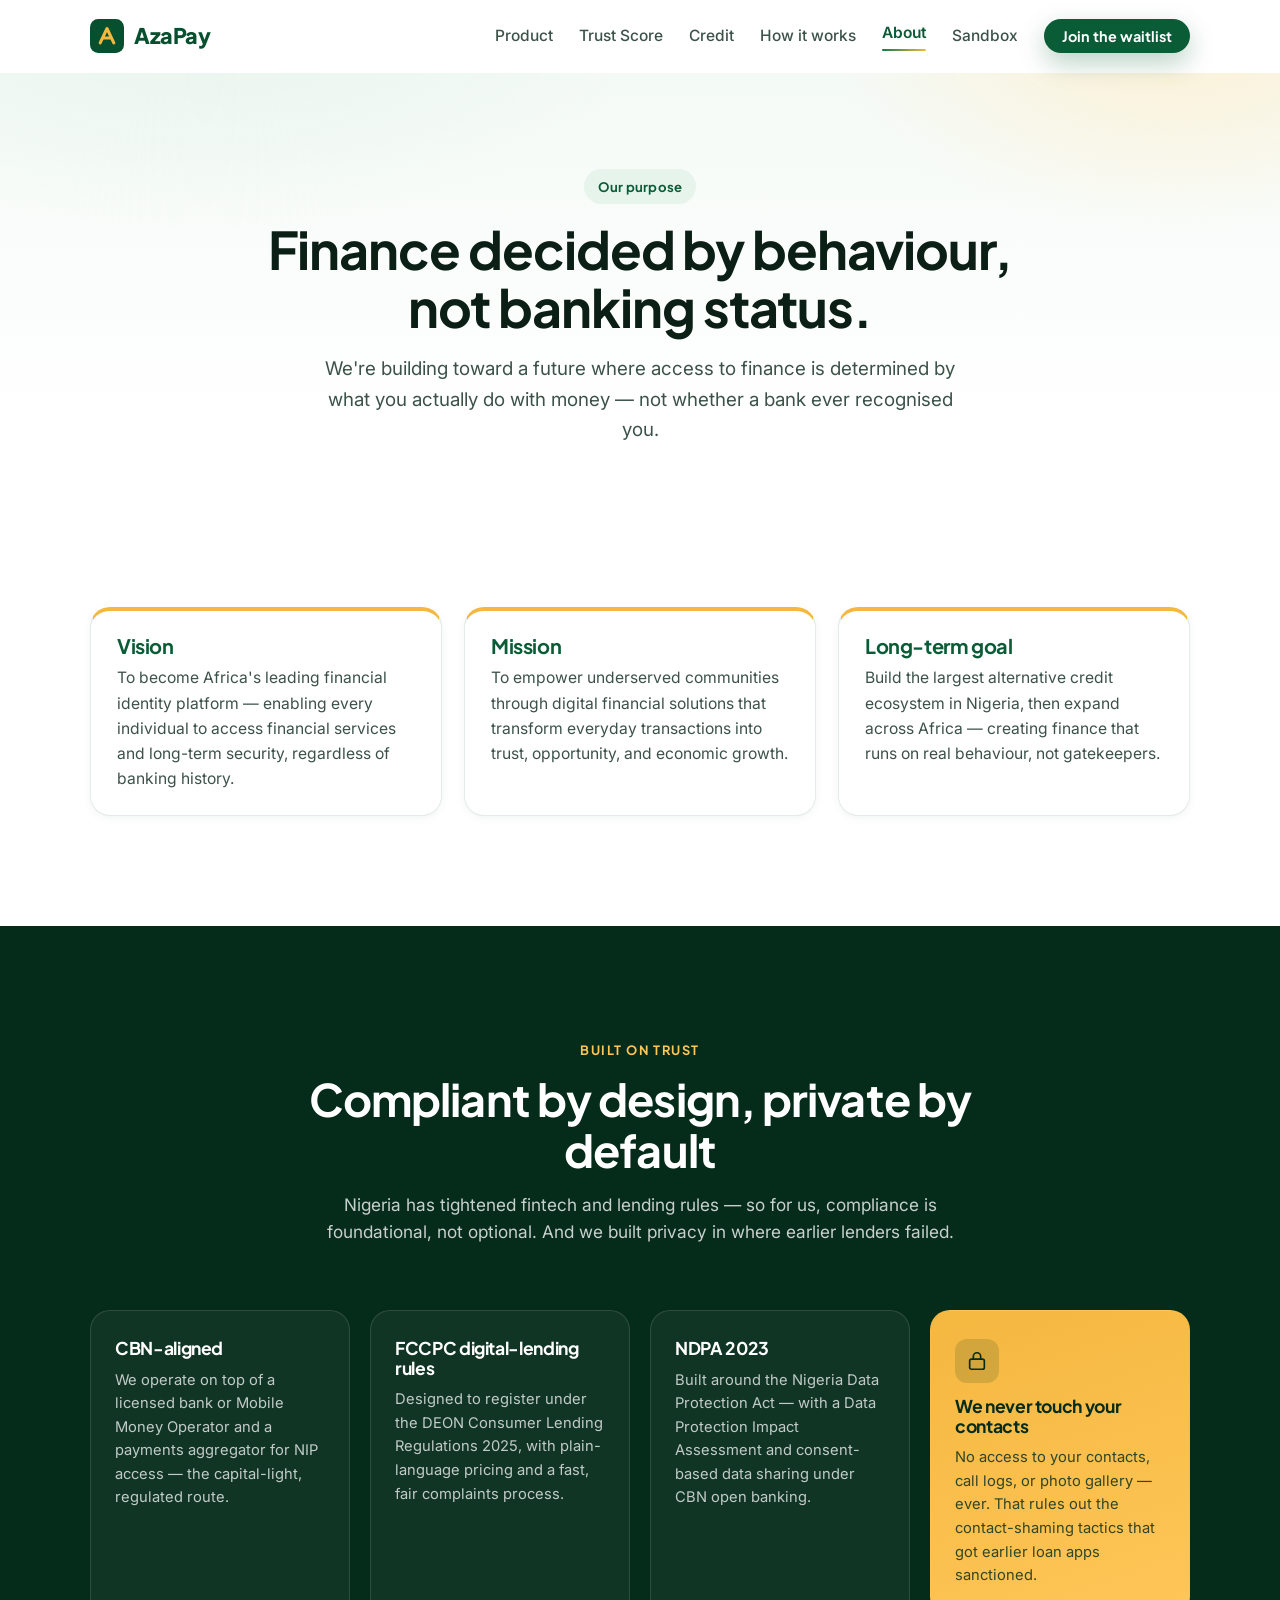
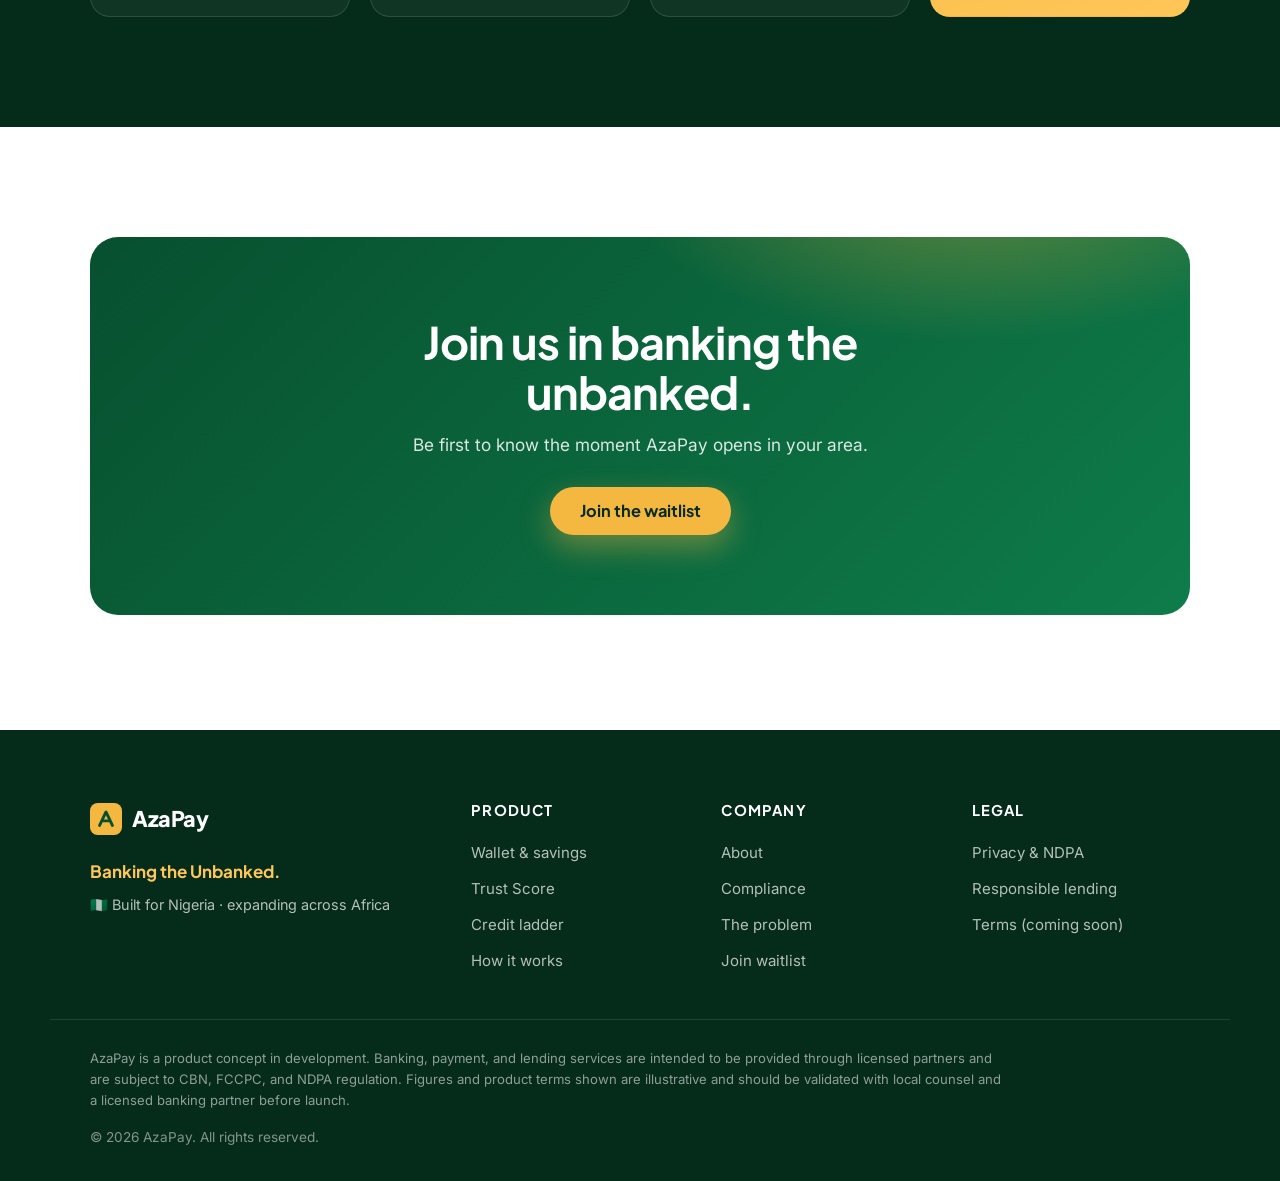
==== commit fd9965c8: "Add Stripe test-mode payments sandbox New Sandbox page simulates the AzaPay journey: loan approval a" ====
--- a/about.html
+++ b/about.html
@@ -54,6 +54,7 @@
         <a href="credit.html">Credit</a>
         <a href="how-it-works.html">How it works</a>
         <a href="about.html" aria-current="page">About</a>
+        <a href="sandbox.html">Sandbox</a>
         <a href="waitlist.html" class="btn btn--primary btn--sm nav__cta">Join the waitlist</a>
       </nav>
       <button class="nav__toggle" id="navToggle" aria-expanded="false" aria-controls="navLinks" aria-label="Open menu">
--- a/styles.css
+++ b/styles.css
@@ -25,6 +25,7 @@
   --ink-soft: #3c5249;
   --ink-mute: #566b61;
   --line: #e4ece7;
+  --line-strong: #9fb3a8; /* ≥3:1 on white — for interactive control borders */
   --white: #ffffff;
   --paper: #f6faf7;
 
@@ -460,6 +461,60 @@
 /* ---------- Reveal animation ---------- */
 .reveal { opacity: 0; transform: translateY(22px); transition: opacity .7s var(--ease), transform .7s var(--ease); }
 .reveal.is-visible { opacity: 1; transform: none; }
+
+/* ---------- Payments sandbox ---------- */
+.sbx { max-width: 760px; margin-inline: auto; }
+.sandbox-notice { background: var(--gold-100); border: 1px solid #f0d79a; border-radius: var(--radius-sm); padding: 14px 18px; font-size: .92rem; color: #7a5a12; margin-bottom: 22px; }
+.sandbox-notice code, .sbx code { font-family: ui-monospace, "SFMono-Regular", Menlo, Consolas, monospace; background: rgba(7, 80, 47, .08); padding: 1px 6px; border-radius: 6px; font-size: .86em; }
+
+.wallet-card { display: flex; align-items: center; gap: 18px; flex-wrap: wrap; background: linear-gradient(135deg, var(--green-800), var(--green-600)); color: #fff; border-radius: var(--radius); padding: 22px 24px; box-shadow: var(--shadow); margin-bottom: 22px; }
+.wallet-card__label { font-size: .68rem; opacity: .85; text-transform: uppercase; letter-spacing: .08em; }
+.wallet-card__bal { font-family: var(--font-head); font-weight: 800; font-size: 1.9rem; line-height: 1.1; }
+.wallet-card__score { margin-left: auto; text-align: right; }
+.wallet-card__scoreval { font-family: var(--font-head); font-weight: 800; font-size: 1.4rem; color: var(--gold-400); }
+.wallet-card .btn--ghost { color: #fff; box-shadow: inset 0 0 0 2px rgba(255, 255, 255, .35); }
+.wallet-card .btn--ghost:hover { box-shadow: inset 0 0 0 2px rgba(255, 255, 255, .7); }
+
+.sbx-alert { border-radius: var(--radius-sm); padding: 14px 18px; margin-bottom: 22px; font-weight: 600; font-size: .95rem; }
+.sbx-alert.ok { background: var(--green-100); color: var(--green-800); border: 1px solid var(--green-300); }
+.sbx-alert.err { background: #fbe9e7; color: #9b2c1e; border: 1px solid #f0b3aa; }
+.sbx-alert.info { background: var(--gold-100); color: #7a5a12; border: 1px solid #f0d79a; }
+
+.sbx-step { background: #fff; border: 1px solid var(--line); border-radius: var(--radius); padding: 26px 24px; margin-bottom: 18px; box-shadow: var(--shadow-sm); }
+.sbx-step.is-done { border-color: var(--green-300); }
+.sbx-step__head { display: flex; align-items: center; gap: 12px; margin-bottom: 10px; }
+.sbx-step__n { width: 34px; height: 34px; border-radius: 50%; background: var(--green-700); color: #fff; display: grid; place-items: center; font-family: var(--font-head); font-weight: 800; flex: none; }
+.sbx-step.is-done .sbx-step__n { background: var(--green-500); }
+.sbx-step h2 { font-size: 1.2rem; }
+.sbx-step > p { color: var(--ink-soft); font-size: .96rem; margin-bottom: 14px; }
+.sbx-muted { color: var(--ink-mute); font-size: .85rem; }
+
+.sbx-field { display: block; margin-bottom: 14px; }
+.sbx-field > span { display: block; font-size: .9rem; font-weight: 600; margin-bottom: 6px; }
+.sbx-field input[type="number"] { width: 100%; height: 48px; border: 1px solid var(--line-strong); border-radius: 12px; padding: 0 14px; font-size: 1rem; color: var(--ink); }
+.sbx-field input[type="range"] { width: 100%; accent-color: var(--green-600); }
+.sbx-elig { font-size: .95rem; color: var(--ink); margin-bottom: 16px; }
+.sbx-elig b { color: var(--green-700); }
+
+.sbx-terms { background: var(--green-050); border: 1px solid var(--green-100); border-radius: 12px; padding: 14px 16px; margin-top: 14px; font-size: .92rem; line-height: 1.7; }
+.sbx-terms.is-decline { background: #fbe9e7; border-color: #f0b3aa; color: #9b2c1e; }
+.sbx-terms b { font-family: var(--font-head); }
+
+.amount-chips { display: flex; gap: 10px; flex-wrap: wrap; margin-bottom: 16px; }
+.chip { padding: 10px 18px; border-radius: 999px; border: 2px solid var(--line-strong); background: #fff; font-family: var(--font-head); font-weight: 700; color: var(--ink-soft); transition: border-color .2s, color .2s, background .2s; }
+.chip:hover { border-color: var(--green-300); }
+.chip.is-selected { border-color: var(--green-600); color: var(--green-700); background: var(--green-050); }
+
+.sbx-setup { margin-top: 26px; background: #fff; border: 1px solid var(--line); border-radius: var(--radius-sm); padding: 2px 22px; }
+.sbx-setup summary { cursor: pointer; font-family: var(--font-head); font-weight: 700; padding: 16px 0; color: var(--green-800); }
+.sbx-setup ol { padding: 0 0 18px 22px; display: flex; flex-direction: column; gap: 10px; color: var(--ink-soft); font-size: .92rem; }
+.sbx-setup li { list-style: decimal; }
+.sbx-setup pre { background: var(--green-900); color: var(--green-100); border-radius: 10px; padding: 12px 14px; overflow-x: auto; font-size: .82rem; margin: 8px 0; }
+.sbx-setup pre code { background: none; padding: 0; color: inherit; }
+
+@media (max-width: 560px) {
+  .wallet-card__score { margin-left: 0; text-align: left; }
+}
 
 /* ---------- Responsive ---------- */
 @media (max-width: 960px) {
